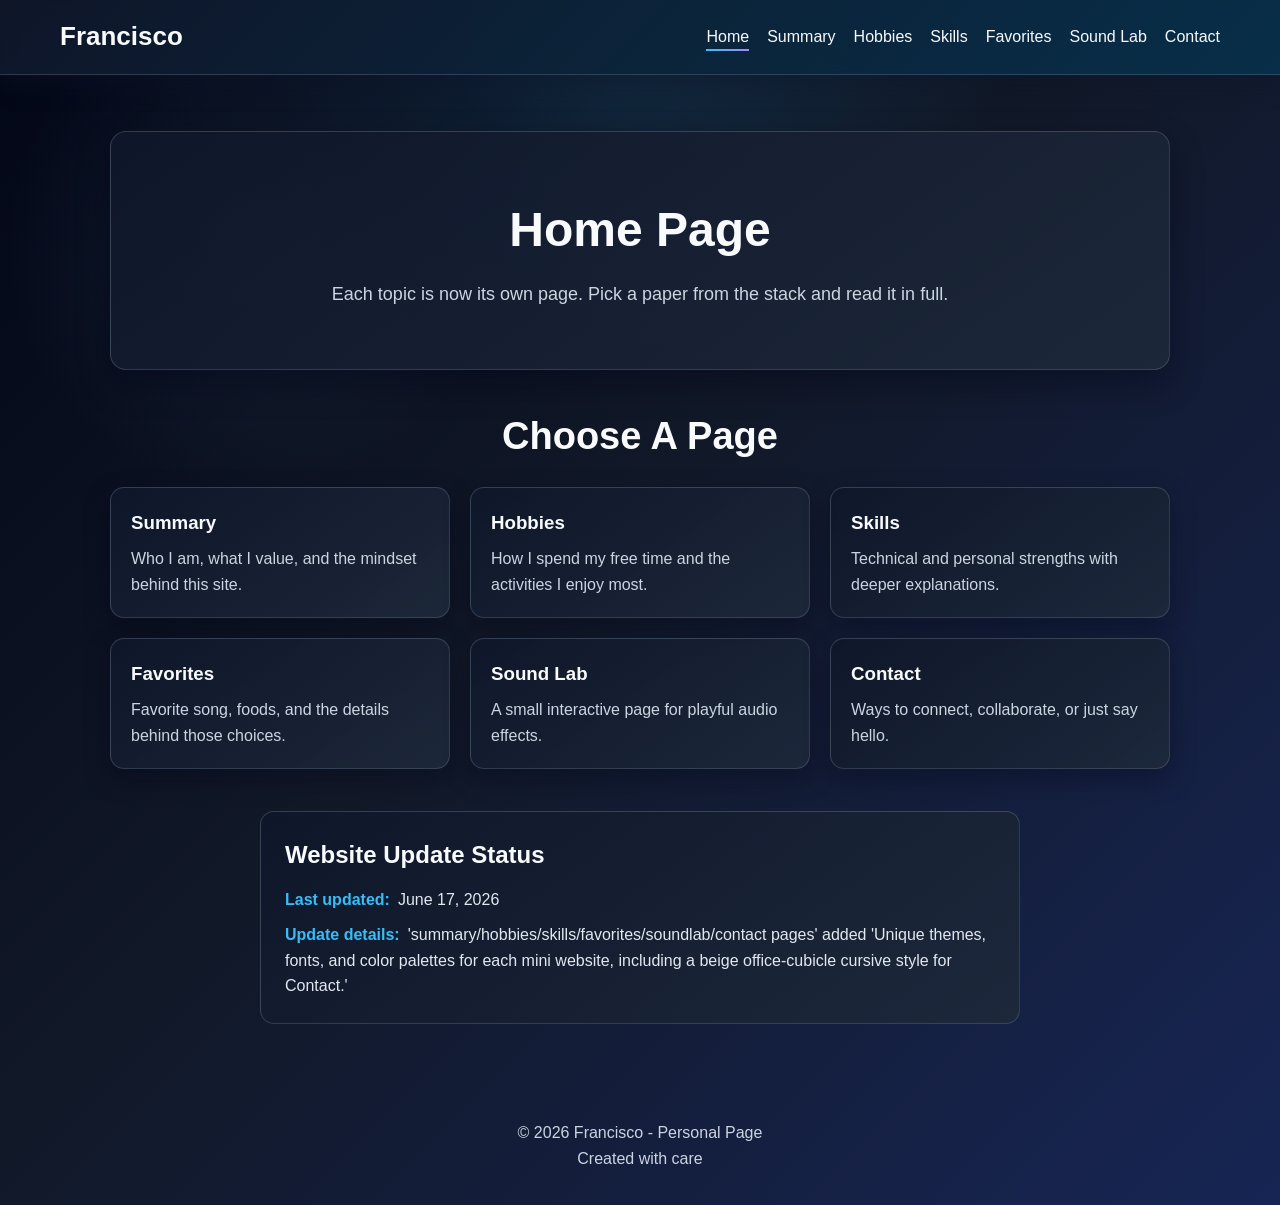
==== index.html @ 55b0009a "update on themes, making the website more enjoyable/appealing to visiters" ====
<!DOCTYPE html>
<html lang="en">
<head>
    <meta charset="UTF-8">
    <meta name="viewport" content="width=device-width, initial-scale=1.0">
    <title>Francisco - Home</title>
    <link rel="stylesheet" href="styles.css">
</head>
<body>
    <header>
        <nav>
            <h1><a href="index.html">Francisco</a></h1>
            <ul>
                <li><a class="active" href="index.html">Home</a></li>
                <li><a href="summary.html">Summary</a></li>
                <li><a href="hobbies.html">Hobbies</a></li>
                <li><a href="skills.html">Skills</a></li>
                <li><a href="favorites.html">Favorites</a></li>
                <li><a href="soundlab.html">Sound Lab</a></li>
                <li><a href="contact.html">Contact</a></li>
            </ul>
        </nav>
    </header>

    <main class="page-wrap">
        <section class="hero">
            <h2>Home Page</h2>
            <p>Each topic is now its own page. Pick a paper from the stack and read it in full.</p>
        </section>

        <section>
            <h2 class="section-title">Choose A Page</h2>
            <div class="paper-stack-grid">
                <a class="paper-link" href="summary.html">
                    <h3>Summary</h3>
                    <p>Who I am, what I value, and the mindset behind this site.</p>
                </a>
                <a class="paper-link" href="hobbies.html">
                    <h3>Hobbies</h3>
                    <p>How I spend my free time and the activities I enjoy most.</p>
                </a>
                <a class="paper-link" href="skills.html">
                    <h3>Skills</h3>
                    <p>Technical and personal strengths with deeper explanations.</p>
                </a>
                <a class="paper-link" href="favorites.html">
                    <h3>Favorites</h3>
                    <p>Favorite song, foods, and the details behind those choices.</p>
                </a>
                <a class="paper-link" href="soundlab.html">
                    <h3>Sound Lab</h3>
                    <p>A small interactive page for playful audio effects.</p>
                </a>
                <a class="paper-link" href="contact.html">
                    <h3>Contact</h3>
                    <p>Ways to connect, collaborate, or just say hello.</p>
                </a>
            </div>
        </section>

        <section>
            <div class="update-card">
                <h3>Website Update Status</h3>
                <p class="update-row"><span class="update-label">Last updated:</span><time id="lastUpdatedDate" datetime=""></time></p>
                <p class="update-row" style="margin-bottom: 0;"><span class="update-label">Update details:</span><span id="lastUpdatedDescription"></span></p>
            </div>
        </section>
    </main>

    <footer>
        <p>&copy; 2026 Francisco - Personal Page</p>
        <p>Created with care</p>
    </footer>

    <script>
        (function () {
            const latestUpdate = {
                date: '2026-06-17',
                page: 'summary, hobbies, skills, favorites, soundlab, contact',
                description: "'summary/hobbies/skills/favorites/soundlab/contact pages' added 'Unique themes, fonts, and color palettes for each mini website, including a beige office-cubicle cursive style for Contact.'"
            };

            const lastUpdatedDate = document.getElementById('lastUpdatedDate');
            const lastUpdatedDescription = document.getElementById('lastUpdatedDescription');

            function renderUpdateMeta() {
                if (!lastUpdatedDate || !lastUpdatedDescription) return;

                const parsedDate = new Date(latestUpdate.date + 'T00:00:00');
                const formattedDate = Number.isNaN(parsedDate.getTime())
                    ? latestUpdate.date
                    : parsedDate.toLocaleDateString('en-US', {
                        year: 'numeric',
                        month: 'long',
                        day: 'numeric'
                    });

                lastUpdatedDate.setAttribute('datetime', latestUpdate.date);
                lastUpdatedDate.textContent = formattedDate;
                lastUpdatedDescription.textContent = latestUpdate.description;
            }

            renderUpdateMeta();
        })();
    </script>
</body>
</html>
---- styles.css ----
* {
    margin: 0;
    padding: 0;
    box-sizing: border-box;
}

:root {
    --bg-1: #020617;
    --bg-2: #111827;
    --bg-3: #172554;
    --header-a: rgba(15, 23, 42, 0.96);
    --header-b: rgba(8, 47, 73, 0.98);
    --card-1: rgba(15, 23, 42, 0.95);
    --card-2: rgba(30, 41, 59, 0.9);
    --text-main: #f8fafc;
    --text-soft: #cbd5e1;
    --accent-a: #38bdf8;
    --accent-b: #a78bfa;
    --border-soft: rgba(148, 163, 184, 0.25);
}

body {
    font-family: "Segoe UI", Tahoma, Geneva, Verdana, sans-serif;
    line-height: 1.6;
    color: var(--text-main);
    background:
        radial-gradient(circle at top, rgba(56, 189, 248, 0.15), transparent 28%),
        radial-gradient(circle at 20% 20%, rgba(125, 211, 252, 0.08), transparent 18%),
        linear-gradient(135deg, var(--bg-1) 0%, var(--bg-2) 45%, var(--bg-3) 100%);
    min-height: 100vh;
}

header {
    position: sticky;
    top: 0;
    z-index: 100;
    background: linear-gradient(135deg, var(--header-a), var(--header-b));
    border-bottom: 1px solid var(--border-soft);
    box-shadow: 0 8px 24px rgba(15, 23, 42, 0.45);
    backdrop-filter: blur(10px);
}

nav {
    max-width: 1200px;
    margin: 0 auto;
    padding: 16px 20px;
    display: flex;
    align-items: center;
    justify-content: space-between;
    gap: 18px;
}

nav h1 a {
    color: var(--text-main);
    text-decoration: none;
    font-size: 26px;
}

nav ul {
    list-style: none;
    display: flex;
    gap: 18px;
    flex-wrap: wrap;
    justify-content: flex-end;
}

nav a {
    color: var(--text-main);
    text-decoration: none;
    padding: 6px 0;
    position: relative;
}

nav a::after {
    content: "";
    position: absolute;
    left: 0;
    bottom: 0;
    width: 0;
    height: 2px;
    background: linear-gradient(90deg, var(--accent-a), var(--accent-b));
    transition: width 0.25s ease;
}

nav a:hover::after,
nav a.active::after {
    width: 100%;
}

.page-wrap {
    max-width: 1100px;
    margin: 0 auto;
    padding: 56px 20px 72px;
}

.hero {
    text-align: center;
    padding: 60px 20px;
    border: 1px solid var(--border-soft);
    border-radius: 16px;
    background: linear-gradient(145deg, var(--card-1), var(--card-2));
    box-shadow: 0 14px 32px rgba(2, 6, 23, 0.4);
    margin-bottom: 36px;
}

.hero h2 {
    font-size: clamp(28px, 5vw, 48px);
    margin-bottom: 12px;
}

.hero p {
    color: var(--text-soft);
    font-size: 18px;
}

.section-title {
    font-size: clamp(28px, 4vw, 38px);
    margin-bottom: 20px;
    text-align: center;
}

.paper-stack-grid {
    display: grid;
    grid-template-columns: repeat(3, minmax(0, 1fr));
    gap: 20px;
    margin-bottom: 42px;
}

.paper-link {
    text-decoration: none;
    color: var(--text-main);
    background: linear-gradient(145deg, var(--card-1), var(--card-2));
    border: 1px solid var(--border-soft);
    border-radius: 14px;
    padding: 20px;
    box-shadow: 0 10px 26px rgba(2, 6, 23, 0.35);
    transition: transform 0.2s ease, box-shadow 0.2s ease;
}

.paper-link:hover {
    transform: translateY(-6px);
    box-shadow: 0 16px 34px rgba(56, 189, 248, 0.25);
}

.paper-link h3 {
    margin-bottom: 8px;
}

.paper-link p {
    color: var(--text-soft);
}

.paper {
    border: 1px solid var(--border-soft);
    border-radius: 14px;
    padding: 28px;
    background: linear-gradient(145deg, var(--card-1), var(--card-2));
    box-shadow: 0 10px 26px rgba(2, 6, 23, 0.35);
}

.paper p {
    color: var(--text-soft);
    font-size: 18px;
}

.update-card {
    max-width: 760px;
    margin: 0 auto;
    border: 1px solid var(--border-soft);
    border-radius: 14px;
    padding: 24px;
    background: linear-gradient(145deg, rgba(15, 23, 42, 0.95), rgba(30, 41, 59, 0.92));
}

.update-card h3 {
    margin-bottom: 12px;
    font-size: 24px;
}

.update-row {
    margin-bottom: 10px;
    color: #e2e8f0;
}

.update-label {
    color: var(--accent-a);
    font-weight: 700;
    margin-right: 8px;
}

.grid {
    display: grid;
    grid-template-columns: repeat(2, minmax(0, 1fr));
    gap: 20px;
}

.card {
    border: 1px solid var(--border-soft);
    border-radius: 12px;
    padding: 20px;
    background: rgba(15, 23, 42, 0.78);
}

.card h3 {
    margin-bottom: 10px;
}

.card ul {
    list-style: none;
    color: var(--text-soft);
    line-height: 2;
}

.card img {
    margin-top: 12px;
    width: 100%;
    height: 180px;
    object-fit: cover;
    border-radius: 10px;
}

.sound-board {
    display: grid;
    grid-template-columns: repeat(4, minmax(0, 1fr));
    gap: 16px;
    margin-top: 20px;
}

.sound-btn {
    border: none;
    border-radius: 12px;
    padding: 14px;
    color: #fff;
    font-weight: 700;
    font-size: 16px;
    cursor: pointer;
    transition: transform 0.2s ease, filter 0.2s ease;
}

.sound-btn:hover {
    transform: translateY(-4px);
    filter: brightness(1.1);
}

.contact-grid {
    display: grid;
    grid-template-columns: repeat(3, minmax(0, 1fr));
    gap: 16px;
    margin-top: 18px;
}

.contact-link {
    display: flex;
    align-items: center;
    justify-content: center;
    min-height: 90px;
    text-decoration: none;
    color: #fff;
    border-radius: 12px;
    font-weight: 700;
}

footer {
    text-align: center;
    color: var(--text-soft);
    padding: 24px 12px 34px;
}

body.theme-summary {
    --bg-1: #1f2937;
    --bg-2: #334155;
    --bg-3: #475569;
    --header-a: rgba(30, 41, 59, 0.94);
    --header-b: rgba(71, 85, 105, 0.96);
    --card-1: rgba(51, 65, 85, 0.92);
    --card-2: rgba(71, 85, 105, 0.88);
    --accent-a: #fcd34d;
    --accent-b: #f59e0b;
    font-family: Georgia, "Times New Roman", serif;
}

body.theme-hobbies {
    --bg-1: #0f172a;
    --bg-2: #1d4ed8;
    --bg-3: #0ea5e9;
    --header-a: rgba(30, 64, 175, 0.94);
    --header-b: rgba(14, 165, 233, 0.95);
    --card-1: rgba(30, 58, 138, 0.9);
    --card-2: rgba(14, 116, 144, 0.88);
    --accent-a: #fef08a;
    --accent-b: #f97316;
    font-family: "Comic Sans MS", "Trebuchet MS", sans-serif;
}

body.theme-skills {
    --bg-1: #111827;
    --bg-2: #1f2937;
    --bg-3: #374151;
    --header-a: rgba(17, 24, 39, 0.95);
    --header-b: rgba(31, 41, 55, 0.97);
    --card-1: rgba(31, 41, 55, 0.94);
    --card-2: rgba(55, 65, 81, 0.92);
    --accent-a: #34d399;
    --accent-b: #22d3ee;
    font-family: "Lucida Console", "Courier New", monospace;
}

body.theme-favorites {
    --bg-1: #3f0d12;
    --bg-2: #7f1d1d;
    --bg-3: #be123c;
    --header-a: rgba(127, 29, 29, 0.94);
    --header-b: rgba(190, 24, 93, 0.94);
    --card-1: rgba(127, 29, 29, 0.9);
    --card-2: rgba(136, 19, 55, 0.88);
    --accent-a: #fda4af;
    --accent-b: #fecdd3;
    font-family: "Palatino Linotype", "Book Antiqua", Palatino, serif;
}

body.theme-soundlab {
    --bg-1: #020617;
    --bg-2: #312e81;
    --bg-3: #0f766e;
    --header-a: rgba(49, 46, 129, 0.95);
    --header-b: rgba(15, 118, 110, 0.95);
    --card-1: rgba(30, 27, 75, 0.9);
    --card-2: rgba(15, 118, 110, 0.84);
    --accent-a: #22d3ee;
    --accent-b: #a78bfa;
    font-family: "Trebuchet MS", "Franklin Gothic Medium", Arial, sans-serif;
}

body.theme-soundlab .paper {
    box-shadow: 0 0 26px rgba(34, 211, 238, 0.3), 0 0 8px rgba(167, 139, 250, 0.28);
}

body.theme-contact {
    --header-a: rgba(207, 191, 160, 0.98);
    --header-b: rgba(196, 178, 142, 0.98);
    --card-1: rgba(248, 238, 214, 0.95);
    --card-2: rgba(240, 229, 202, 0.92);
    --text-main: #3a2d1d;
    --text-soft: #5f4c35;
    --accent-a: #7b5a3c;
    --accent-b: #a67c52;
    --border-soft: rgba(121, 95, 61, 0.35);
    font-family: "Brush Script MT", "Lucida Handwriting", cursive;
    background:
        linear-gradient(90deg, rgba(185, 167, 136, 0.22) 0 2px, transparent 2px 120px),
        linear-gradient(rgba(181, 162, 130, 0.18) 0 2px, transparent 2px 120px),
        linear-gradient(135deg, #f3e7cd 0%, #e8d7b7 55%, #dcc69f 100%);
}

body.theme-contact header {
    box-shadow: 0 6px 16px rgba(99, 73, 42, 0.25);
}

body.theme-contact .paper,
body.theme-contact .card {
    border-style: dashed;
}

body.theme-contact .contact-link {
    color: #3a2d1d;
    border: 1px solid rgba(121, 95, 61, 0.45);
}

@media (max-width: 960px) {
    .paper-stack-grid {
        grid-template-columns: repeat(2, minmax(0, 1fr));
    }

    .sound-board {
        grid-template-columns: repeat(2, minmax(0, 1fr));
    }
}

@media (max-width: 680px) {
    nav {
        flex-direction: column;
        align-items: flex-start;
    }

    .paper-stack-grid,
    .grid,
    .contact-grid,
    .sound-board {
        grid-template-columns: 1fr;
    }
}
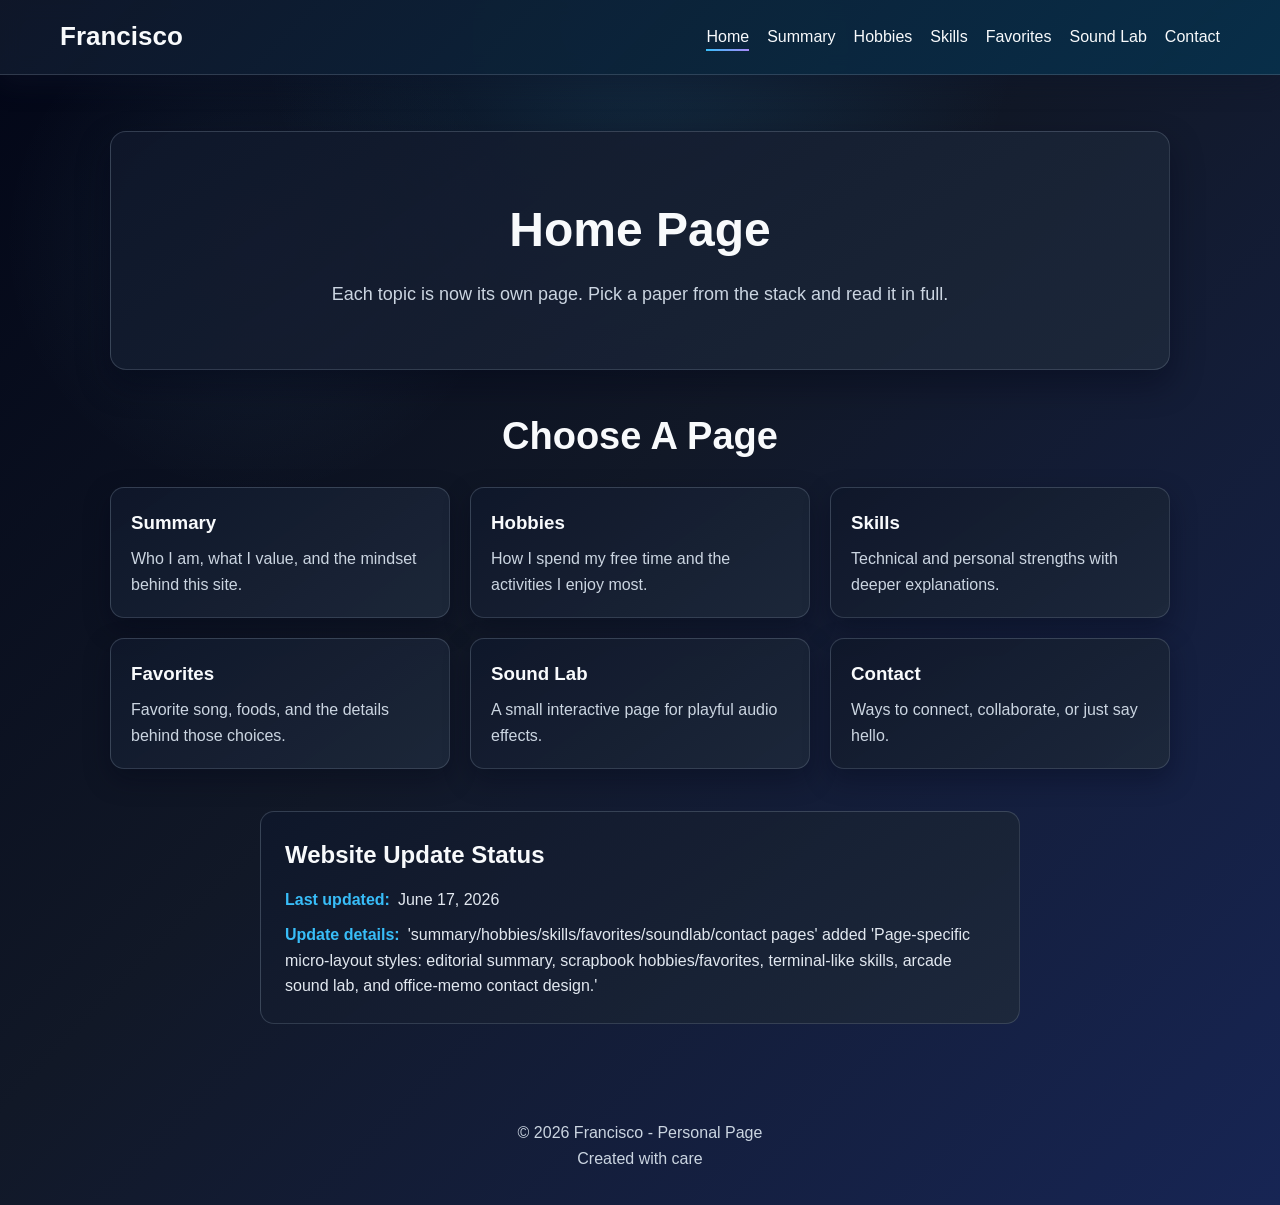
==== commit 67621f23: "second pass" ====
--- a/index.html
+++ b/index.html
@@ -77,7 +77,7 @@
             const latestUpdate = {
                 date: '2026-06-17',
                 page: 'summary, hobbies, skills, favorites, soundlab, contact',
-                description: "'summary/hobbies/skills/favorites/soundlab/contact pages' added 'Unique themes, fonts, and color palettes for each mini website, including a beige office-cubicle cursive style for Contact.'"
+                description: "'summary/hobbies/skills/favorites/soundlab/contact pages' added 'Page-specific micro-layout styles: editorial summary, scrapbook hobbies/favorites, terminal-like skills, arcade sound lab, and office-memo contact design.'"
             };
 
             const lastUpdatedDate = document.getElementById('lastUpdatedDate');
--- a/styles.css
+++ b/styles.css
@@ -366,6 +366,228 @@
     border: 1px solid rgba(121, 95, 61, 0.45);
 }
 
+body.theme-summary .page-wrap {
+    max-width: 900px;
+}
+
+body.theme-summary .section-title {
+    letter-spacing: 0.08em;
+    text-transform: uppercase;
+}
+
+body.theme-summary .paper {
+    position: relative;
+    border-radius: 2px;
+    box-shadow: 0 18px 30px rgba(15, 23, 42, 0.28);
+    padding-top: 44px;
+}
+
+body.theme-summary .paper::before {
+    content: "Personal Notes";
+    position: absolute;
+    top: 12px;
+    left: 22px;
+    font-size: 13px;
+    letter-spacing: 0.14em;
+    color: #fef3c7;
+}
+
+body.theme-summary .paper p:first-child::first-letter {
+    font-size: 56px;
+    line-height: 0.8;
+    float: left;
+    margin-right: 8px;
+    color: #fde68a;
+}
+
+body.theme-hobbies .grid {
+    gap: 26px;
+}
+
+body.theme-hobbies .card {
+    border-radius: 24px;
+    border-width: 2px;
+    position: relative;
+    overflow: hidden;
+}
+
+body.theme-hobbies .card:nth-child(odd) {
+    transform: rotate(-1.1deg);
+}
+
+body.theme-hobbies .card:nth-child(even) {
+    transform: rotate(1.1deg);
+}
+
+body.theme-hobbies .card::before {
+    content: "";
+    position: absolute;
+    top: -12px;
+    right: 18px;
+    width: 54px;
+    height: 20px;
+    background: rgba(254, 240, 138, 0.72);
+    border-radius: 2px;
+    box-shadow: 0 2px 8px rgba(15, 23, 42, 0.2);
+}
+
+body.theme-hobbies .card h3 {
+    color: #fef08a;
+}
+
+body.theme-skills .paper {
+    background:
+        linear-gradient(rgba(255, 255, 255, 0.03) 1px, transparent 1px),
+        linear-gradient(90deg, rgba(255, 255, 255, 0.03) 1px, transparent 1px),
+        linear-gradient(145deg, var(--card-1), var(--card-2));
+    background-size: 24px 24px, 24px 24px, auto;
+}
+
+body.theme-skills .grid {
+    grid-template-columns: 1fr;
+    gap: 14px;
+    counter-reset: skill-row;
+}
+
+body.theme-skills .card {
+    position: relative;
+    border-left: 4px solid #34d399;
+    padding-left: 70px;
+}
+
+body.theme-skills .card::before {
+    counter-increment: skill-row;
+    content: "SKILL " counter(skill-row, decimal-leading-zero);
+    position: absolute;
+    left: 18px;
+    top: 18px;
+    font-size: 11px;
+    letter-spacing: 0.1em;
+    color: #67e8f9;
+}
+
+body.theme-favorites .grid {
+    grid-template-columns: 1.25fr 0.75fr;
+    align-items: start;
+}
+
+body.theme-favorites .card {
+    border-radius: 8px;
+    border-width: 2px;
+    box-shadow: 0 14px 26px rgba(63, 13, 18, 0.45);
+    position: relative;
+}
+
+body.theme-favorites .card:nth-child(1) {
+    transform: rotate(-1deg);
+}
+
+body.theme-favorites .card:nth-child(2) {
+    transform: rotate(1deg);
+}
+
+body.theme-favorites .card::after {
+    content: "";
+    position: absolute;
+    top: -10px;
+    left: 50%;
+    transform: translateX(-50%);
+    width: 60px;
+    height: 16px;
+    background: rgba(254, 226, 226, 0.72);
+    border-radius: 2px;
+}
+
+body.theme-soundlab .paper {
+    position: relative;
+    overflow: hidden;
+}
+
+body.theme-soundlab .paper::before {
+    content: "";
+    position: absolute;
+    inset: -120% -40%;
+    background: conic-gradient(from 0deg, rgba(34, 211, 238, 0.24), rgba(167, 139, 250, 0.2), rgba(45, 212, 191, 0.24), rgba(34, 211, 238, 0.24));
+    animation: spinGlow 14s linear infinite;
+    z-index: 0;
+}
+
+body.theme-soundlab .paper > * {
+    position: relative;
+    z-index: 1;
+}
+
+body.theme-soundlab .sound-board {
+    grid-template-columns: repeat(2, minmax(0, 1fr));
+    gap: 18px;
+}
+
+body.theme-soundlab .sound-btn {
+    min-height: 84px;
+    border: 1px solid rgba(224, 242, 254, 0.28);
+    box-shadow: 0 12px 24px rgba(2, 6, 23, 0.5);
+}
+
+body.theme-contact .paper {
+    position: relative;
+    border-radius: 6px;
+    padding-top: 40px;
+    background:
+        linear-gradient(180deg, rgba(165, 140, 99, 0.14) 0 36px, transparent 36px),
+        linear-gradient(145deg, var(--card-1), var(--card-2));
+}
+
+body.theme-contact .paper::before {
+    content: "Office Memo";
+    position: absolute;
+    top: 10px;
+    left: 18px;
+    font-size: 20px;
+    color: #6b4b2a;
+}
+
+body.theme-contact .contact-grid {
+    gap: 20px;
+}
+
+body.theme-contact .contact-link {
+    min-height: 110px;
+    border-radius: 4px;
+    box-shadow: 0 8px 16px rgba(92, 67, 39, 0.22);
+    position: relative;
+    transform: rotate(-0.8deg);
+}
+
+body.theme-contact .contact-link:nth-child(2) {
+    transform: rotate(0.8deg);
+}
+
+body.theme-contact .contact-link:nth-child(3) {
+    transform: rotate(-0.3deg);
+}
+
+body.theme-contact .contact-link::before {
+    content: "";
+    position: absolute;
+    top: -10px;
+    left: 50%;
+    transform: translateX(-50%);
+    width: 52px;
+    height: 14px;
+    background: rgba(255, 244, 214, 0.92);
+    border: 1px solid rgba(121, 95, 61, 0.28);
+}
+
+@keyframes spinGlow {
+    from {
+        transform: rotate(0deg);
+    }
+
+    to {
+        transform: rotate(360deg);
+    }
+}
+
 @media (max-width: 960px) {
     .paper-stack-grid {
         grid-template-columns: repeat(2, minmax(0, 1fr));
@@ -373,6 +595,10 @@
 
     .sound-board {
         grid-template-columns: repeat(2, minmax(0, 1fr));
+    }
+
+    body.theme-favorites .grid {
+        grid-template-columns: 1fr;
     }
 }
 
@@ -388,4 +614,24 @@
     .sound-board {
         grid-template-columns: 1fr;
     }
-}
+
+    body.theme-hobbies .card:nth-child(odd),
+    body.theme-hobbies .card:nth-child(even),
+    body.theme-favorites .card:nth-child(1),
+    body.theme-favorites .card:nth-child(2),
+    body.theme-contact .contact-link,
+    body.theme-contact .contact-link:nth-child(2),
+    body.theme-contact .contact-link:nth-child(3) {
+        transform: none;
+    }
+
+    body.theme-skills .card {
+        padding-left: 20px;
+        padding-top: 40px;
+    }
+
+    body.theme-skills .card::before {
+        left: 20px;
+        top: 12px;
+    }
+}
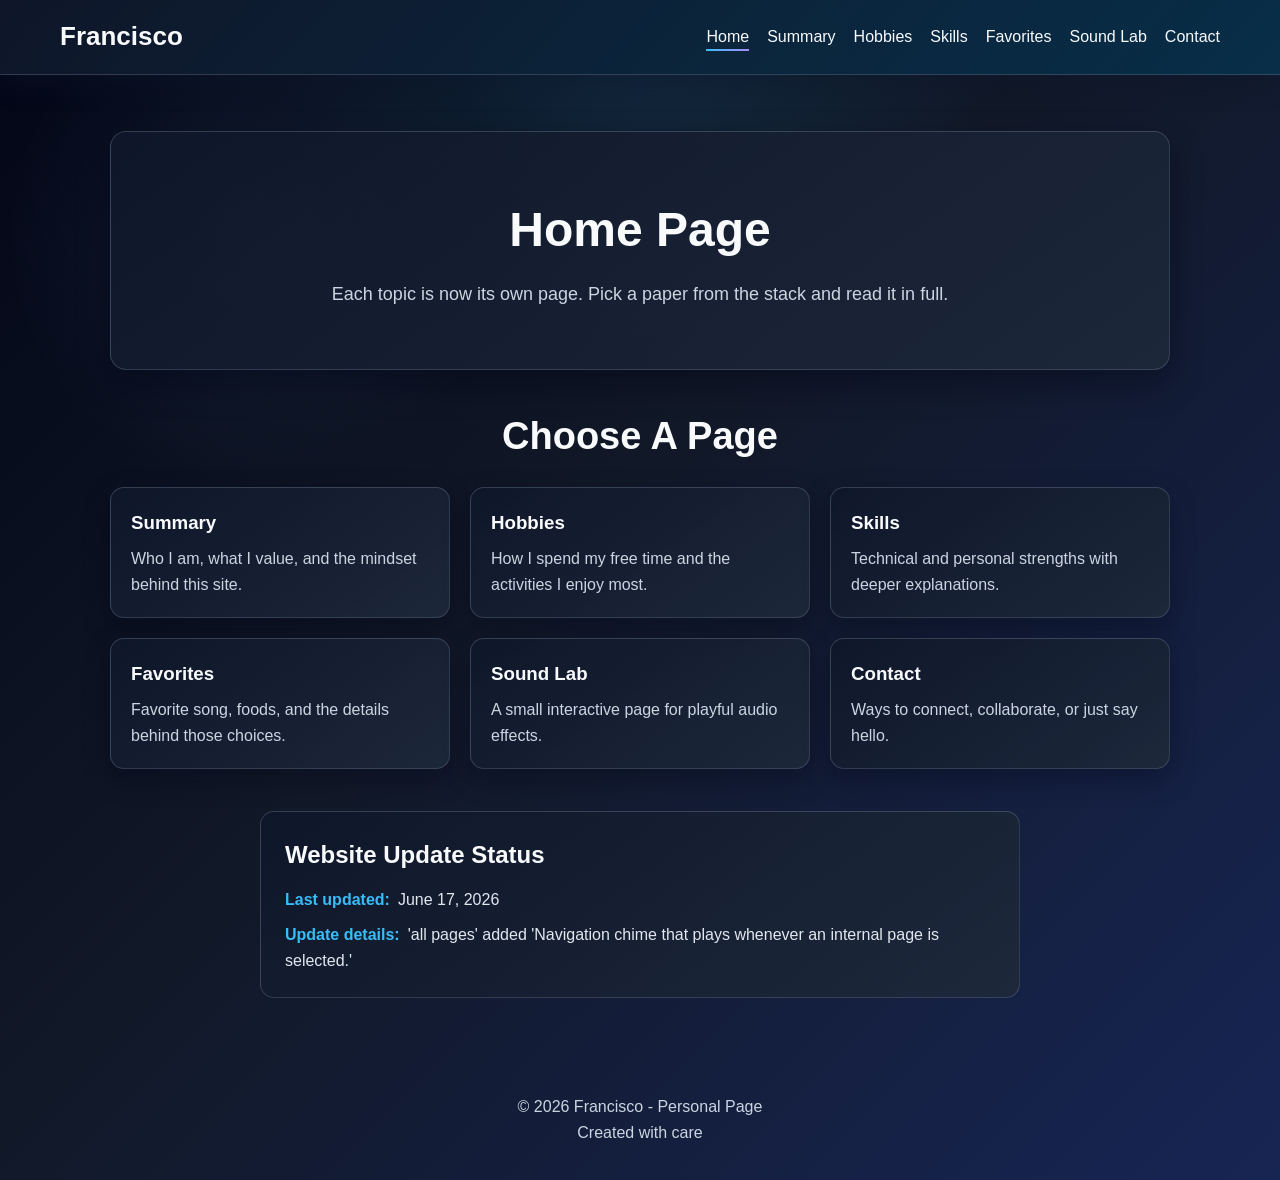
==== commit 34e5c5e7: "included a chime whenever a page is opened" ====
--- a/index.html
+++ b/index.html
@@ -77,7 +77,7 @@
             const latestUpdate = {
                 date: '2026-06-17',
                 page: 'summary, hobbies, skills, favorites, soundlab, contact',
-                description: "'summary/hobbies/skills/favorites/soundlab/contact pages' added 'Page-specific micro-layout styles: editorial summary, scrapbook hobbies/favorites, terminal-like skills, arcade sound lab, and office-memo contact design.'"
+                description: "'all pages' added 'Navigation chime that plays whenever an internal page is selected.'"
             };
 
             const lastUpdatedDate = document.getElementById('lastUpdatedDate');
@@ -103,5 +103,6 @@
             renderUpdateMeta();
         })();
     </script>
+    <script src="page-chime.js"></script>
 </body>
 </html>
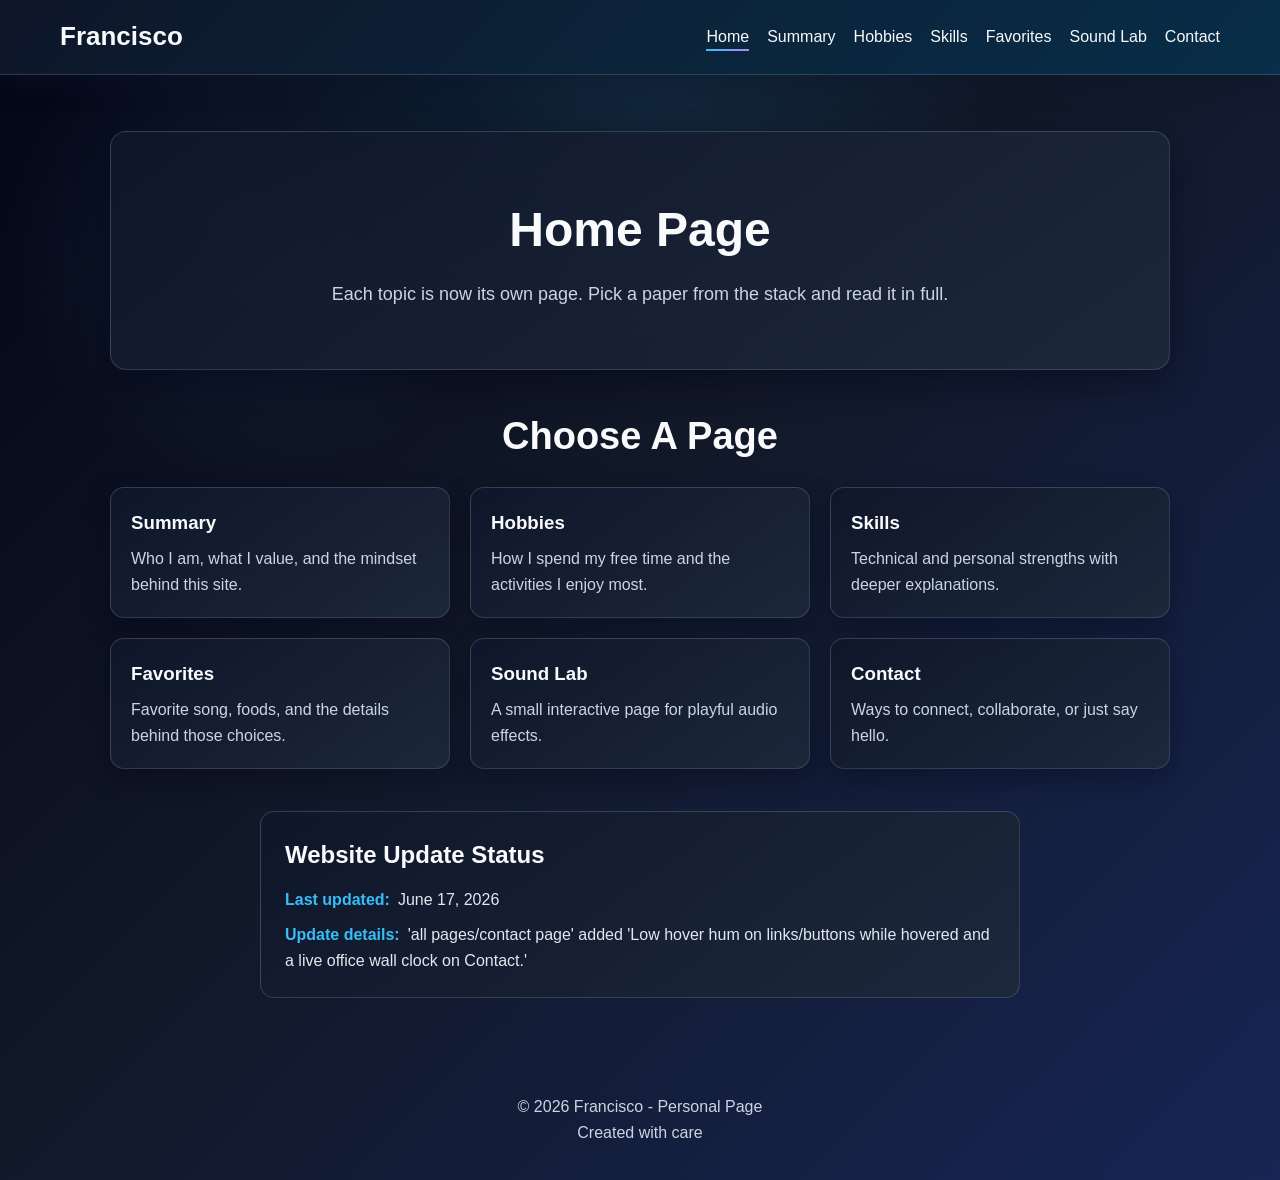
==== commit 3c7c579e: "in sounds and time" ====
--- a/index.html
+++ b/index.html
@@ -76,8 +76,8 @@
         (function () {
             const latestUpdate = {
                 date: '2026-06-17',
-                page: 'summary, hobbies, skills, favorites, soundlab, contact',
-                description: "'all pages' added 'Navigation chime that plays whenever an internal page is selected.'"
+                page: 'all pages, contact',
+                description: "'all pages/contact page' added 'Low hover hum on links/buttons while hovered and a live office wall clock on Contact.'"
             };
 
             const lastUpdatedDate = document.getElementById('lastUpdatedDate');
@@ -103,6 +103,7 @@
             renderUpdateMeta();
         })();
     </script>
+    <script src="hover-hum.js"></script>
     <script src="page-chime.js"></script>
 </body>
 </html>
--- a/styles.css
+++ b/styles.css
@@ -578,6 +578,30 @@
     border: 1px solid rgba(121, 95, 61, 0.28);
 }
 
+.contact-clock-panel {
+    margin-top: 24px;
+    border: 1px dashed rgba(121, 95, 61, 0.42);
+    border-radius: 6px;
+    background: rgba(255, 247, 229, 0.7);
+    padding: 18px;
+    text-align: center;
+}
+
+.contact-clock-panel h3 {
+    margin-bottom: 8px;
+    font-size: 30px;
+    color: #6b4b2a;
+}
+
+.contact-clock-panel time {
+    display: inline-block;
+    font-size: 40px;
+    font-weight: 700;
+    color: #4d3925;
+    letter-spacing: 0.06em;
+    font-family: "Courier New", monospace;
+}
+
 @keyframes spinGlow {
     from {
         transform: rotate(0deg);
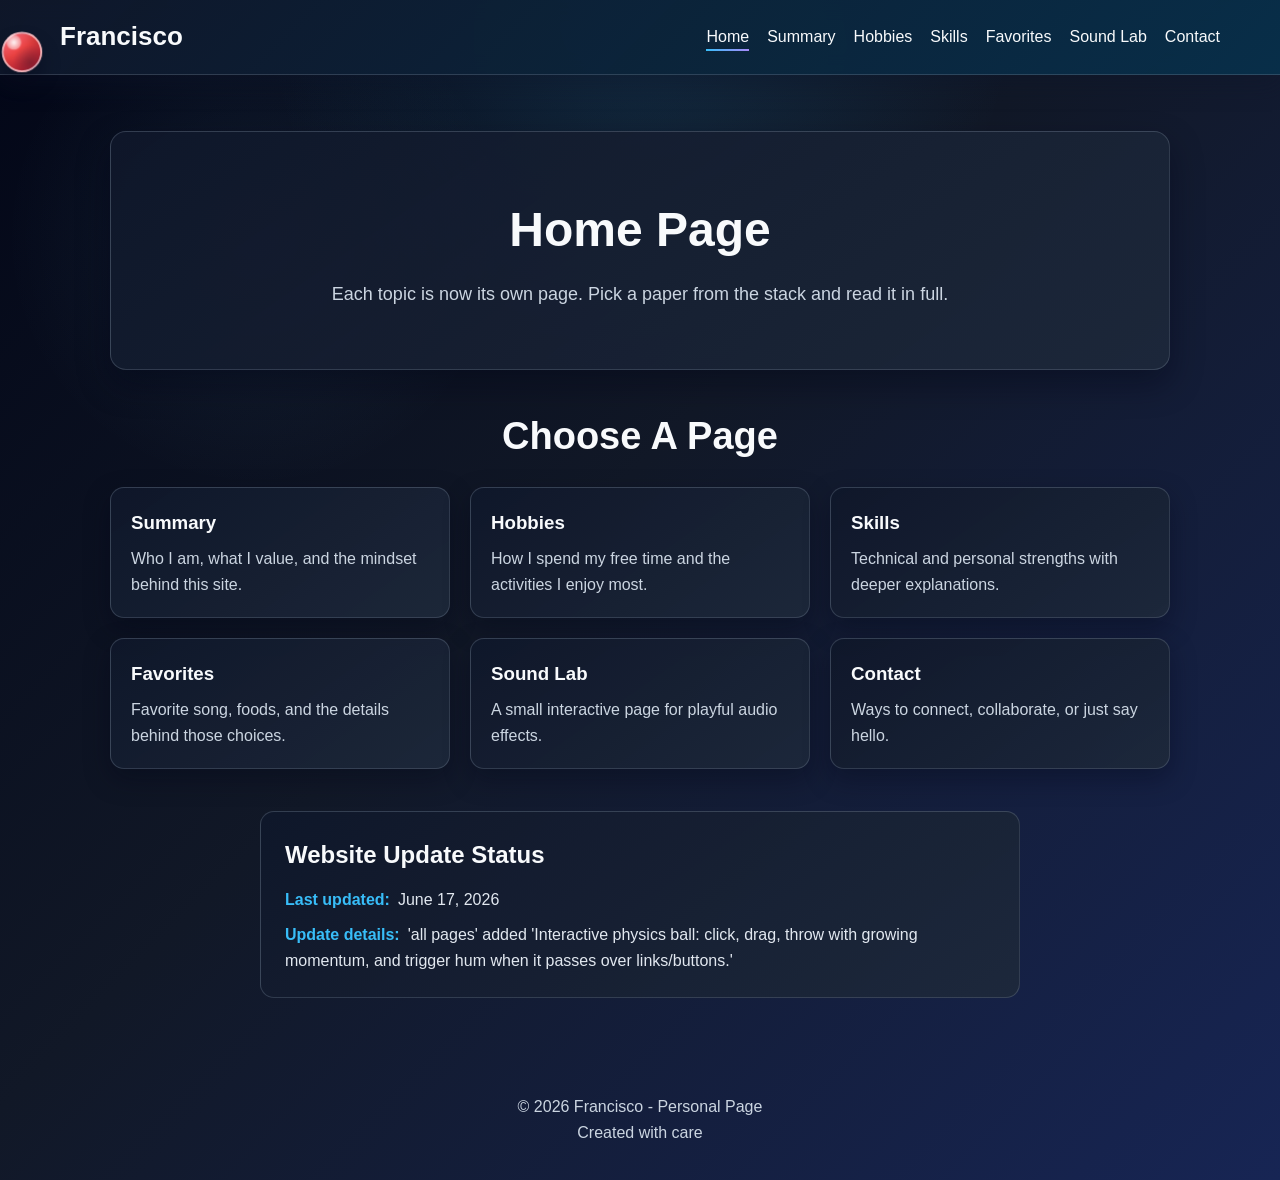
==== commit 112613d1: "ball" ====
--- a/index.html
+++ b/index.html
@@ -76,8 +76,8 @@
         (function () {
             const latestUpdate = {
                 date: '2026-06-17',
-                page: 'all pages, contact',
-                description: "'all pages/contact page' added 'Low hover hum on links/buttons while hovered and a live office wall clock on Contact.'"
+                page: 'all pages',
+                description: "'all pages' added 'Interactive physics ball: click, drag, throw with growing momentum, and trigger hum when it passes over links/buttons.'"
             };
 
             const lastUpdatedDate = document.getElementById('lastUpdatedDate');
@@ -104,6 +104,7 @@
         })();
     </script>
     <script src="hover-hum.js"></script>
+    <script src="physics-ball.js"></script>
     <script src="page-chime.js"></script>
 </body>
 </html>
--- a/styles.css
+++ b/styles.css
@@ -602,6 +602,28 @@
     font-family: "Courier New", monospace;
 }
 
+#physicsBall {
+    position: fixed;
+    width: 44px;
+    height: 44px;
+    border-radius: 50%;
+    z-index: 2500;
+    cursor: grab;
+    touch-action: none;
+    user-select: none;
+    background:
+        radial-gradient(circle at 28% 24%, rgba(255, 255, 255, 0.94), rgba(255, 255, 255, 0.4) 18%, transparent 20%),
+        radial-gradient(circle at 72% 78%, rgba(15, 23, 42, 0.35), transparent 45%),
+        linear-gradient(145deg, #fb7185 0%, #ef4444 46%, #be123c 100%);
+    border: 2px solid rgba(248, 250, 252, 0.6);
+    box-shadow: 0 12px 20px rgba(2, 6, 23, 0.35), inset -8px -8px 14px rgba(127, 29, 29, 0.35);
+    transform: scale(calc(0.92 + (var(--throw-boost, 1) - 1) * 0.12));
+}
+
+#physicsBall:active {
+    cursor: grabbing;
+}
+
 @keyframes spinGlow {
     from {
         transform: rotate(0deg);
@@ -658,4 +680,9 @@
         left: 20px;
         top: 12px;
     }
-}
+
+    #physicsBall {
+        width: 38px;
+        height: 38px;
+    }
+}
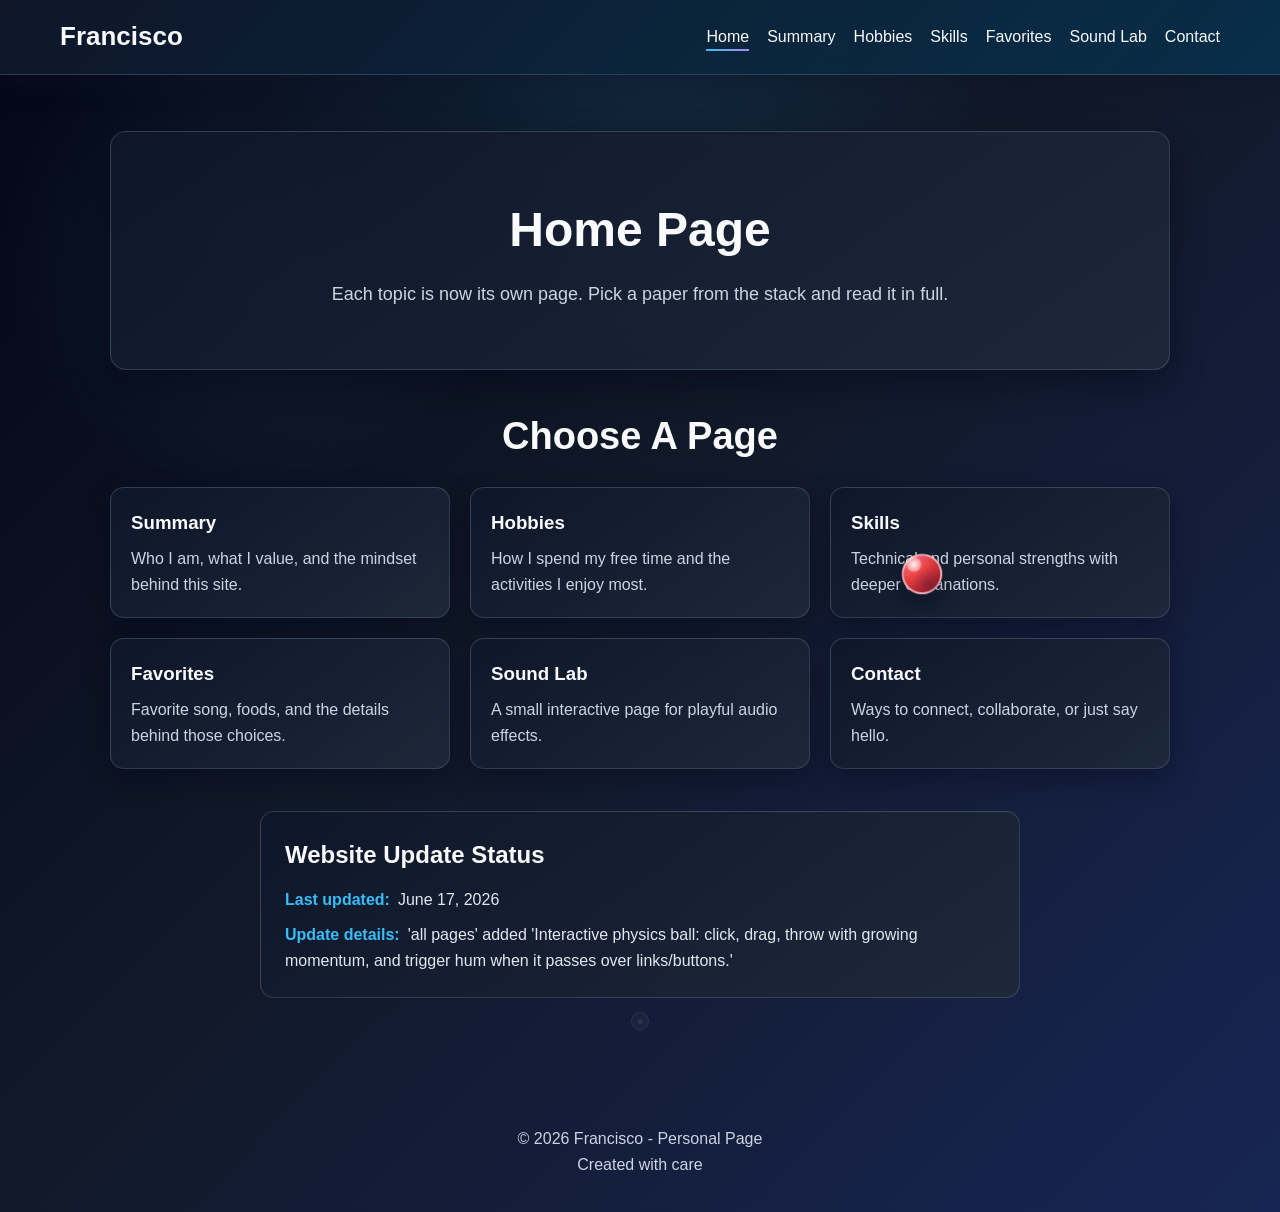
==== commit 98b32646: "secret ball game" ====
--- a/index.html
+++ b/index.html
@@ -64,6 +64,7 @@
                 <p class="update-row"><span class="update-label">Last updated:</span><time id="lastUpdatedDate" datetime=""></time></p>
                 <p class="update-row" style="margin-bottom: 0;"><span class="update-label">Update details:</span><span id="lastUpdatedDescription"></span></p>
             </div>
+            <a class="secret-door" href="secret.html" aria-label="Open secret carnival game" title="You found something hidden">●</a>
         </section>
     </main>
 
--- a/styles.css
+++ b/styles.css
@@ -170,6 +170,31 @@
     border-radius: 14px;
     padding: 24px;
     background: linear-gradient(145deg, rgba(15, 23, 42, 0.95), rgba(30, 41, 59, 0.92));
+}
+
+.secret-door {
+    display: flex;
+    align-items: center;
+    justify-content: center;
+    width: 18px;
+    height: 18px;
+    margin: 14px auto 0;
+    border-radius: 50%;
+    text-decoration: none;
+    color: rgba(248, 250, 252, 0.18);
+    background: rgba(248, 250, 252, 0.06);
+    border: 1px solid rgba(248, 250, 252, 0.2);
+    font-size: 12px;
+    opacity: 0.45;
+    transition: opacity 0.2s ease, transform 0.2s ease, box-shadow 0.2s ease;
+}
+
+.secret-door:hover,
+.secret-door:focus-visible {
+    opacity: 1;
+    transform: scale(1.15);
+    color: #fef08a;
+    box-shadow: 0 0 16px rgba(254, 240, 138, 0.6);
 }
 
 .update-card h3 {
@@ -350,6 +375,178 @@
         linear-gradient(90deg, rgba(185, 167, 136, 0.22) 0 2px, transparent 2px 120px),
         linear-gradient(rgba(181, 162, 130, 0.18) 0 2px, transparent 2px 120px),
         linear-gradient(135deg, #f3e7cd 0%, #e8d7b7 55%, #dcc69f 100%);
+}
+
+body.theme-secret {
+    --bg-1: #2f0909;
+    --bg-2: #7f1d1d;
+    --bg-3: #a16207;
+    --header-a: rgba(127, 29, 29, 0.95);
+    --header-b: rgba(161, 98, 7, 0.94);
+    --card-1: rgba(69, 10, 10, 0.86);
+    --card-2: rgba(120, 53, 15, 0.82);
+    --text-main: #fff7ed;
+    --text-soft: #fed7aa;
+    --accent-a: #facc15;
+    --accent-b: #fb7185;
+    --border-soft: rgba(251, 191, 36, 0.35);
+    font-family: "Trebuchet MS", "Verdana", sans-serif;
+    background:
+        radial-gradient(circle at 10% 18%, rgba(251, 191, 36, 0.22), transparent 22%),
+        radial-gradient(circle at 84% 12%, rgba(251, 113, 133, 0.18), transparent 22%),
+        repeating-linear-gradient(90deg, rgba(254, 215, 170, 0.08) 0 18px, rgba(251, 191, 36, 0.1) 18px 36px),
+        linear-gradient(140deg, #3f0d12 0%, #7f1d1d 44%, #a16207 100%);
+}
+
+body.theme-secret .hero {
+    border-width: 2px;
+    border-style: dashed;
+    box-shadow: 0 16px 30px rgba(69, 10, 10, 0.45);
+}
+
+.secret-score {
+    margin: 0 auto 20px;
+    max-width: 760px;
+    border: 2px dashed rgba(251, 191, 36, 0.6);
+    border-radius: 14px;
+    padding: 12px 16px;
+    background: rgba(69, 10, 10, 0.42);
+    display: flex;
+    flex-wrap: wrap;
+    justify-content: center;
+    align-items: center;
+    gap: 14px;
+}
+
+.secret-score p {
+    margin: 0;
+}
+
+.secret-score strong {
+    color: #fef08a;
+    font-size: 22px;
+}
+
+.secret-help {
+    color: #ffedd5;
+    flex-basis: 100%;
+    text-align: center;
+}
+
+.restart-round {
+    border: 1px solid rgba(254, 240, 138, 0.7);
+    border-radius: 10px;
+    background: linear-gradient(145deg, #facc15, #fb7185);
+    color: #431407;
+    font-weight: 700;
+    padding: 10px 16px;
+    cursor: pointer;
+    transition: transform 0.2s ease, filter 0.2s ease;
+}
+
+.restart-round:hover,
+.restart-round:focus-visible {
+    transform: translateY(-2px);
+    filter: brightness(1.08);
+}
+
+.target-area {
+    position: relative;
+    min-height: 56vh;
+    border: 2px solid rgba(251, 191, 36, 0.55);
+    border-radius: 18px;
+    background:
+        radial-gradient(circle at center, rgba(251, 191, 36, 0.12), transparent 55%),
+        repeating-linear-gradient(45deg, rgba(255, 237, 213, 0.06) 0 12px, rgba(254, 215, 170, 0.12) 12px 24px);
+    overflow: hidden;
+}
+
+.target-area.round-over::after {
+    content: "Round Over";
+    position: absolute;
+    inset: 0;
+    display: flex;
+    align-items: center;
+    justify-content: center;
+    font-size: clamp(30px, 6vw, 58px);
+    font-weight: 700;
+    letter-spacing: 0.08em;
+    color: rgba(255, 247, 237, 0.92);
+    background: rgba(69, 10, 10, 0.45);
+    text-shadow: 0 8px 20px rgba(0, 0, 0, 0.55);
+}
+
+.target-area::before {
+    content: "Hit The Target Carnival";
+    position: absolute;
+    top: 12px;
+    left: 50%;
+    transform: translateX(-50%);
+    letter-spacing: 0.08em;
+    font-size: 13px;
+    color: rgba(255, 247, 237, 0.8);
+}
+
+.carnival-target {
+    position: fixed;
+    border-radius: 50%;
+    border: 4px solid rgba(255, 247, 237, 0.9);
+    box-shadow: 0 10px 20px rgba(2, 6, 23, 0.35), inset 0 0 20px rgba(255, 255, 255, 0.18);
+    background:
+        radial-gradient(circle at center, rgba(255, 247, 237, 0.95) 0 10%, rgba(251, 113, 133, 0.85) 10% 30%, rgba(250, 204, 21, 0.85) 30% 56%, rgba(248, 113, 113, 0.9) 56% 100%);
+    pointer-events: none;
+    animation: targetBounce 1.2s ease-in-out infinite;
+}
+
+.carnival-target.hit {
+    animation: targetPop 220ms ease-out forwards;
+}
+
+.confetti-piece {
+    position: fixed;
+    top: -20px;
+    z-index: 2700;
+    border-radius: 2px;
+    pointer-events: none;
+    opacity: 0.95;
+    transform-origin: center;
+    animation-name: confettiFall;
+    animation-timing-function: cubic-bezier(0.17, 0.67, 0.4, 1);
+    animation-fill-mode: forwards;
+}
+
+@keyframes targetBounce {
+    0%,
+    100% {
+        transform: translateY(0);
+    }
+
+    50% {
+        transform: translateY(-8px);
+    }
+}
+
+@keyframes targetPop {
+    from {
+        transform: scale(1);
+        opacity: 1;
+    }
+
+    to {
+        transform: scale(1.5);
+        opacity: 0;
+    }
+}
+
+@keyframes confettiFall {
+    0% {
+        transform: translate3d(0, -10px, 0) rotate(0deg);
+    }
+
+    100% {
+        transform: translate3d(var(--confetti-drift, 0px), 110vh, 0) rotate(720deg);
+        opacity: 0.8;
+    }
 }
 
 body.theme-contact header {
@@ -685,4 +882,13 @@
         width: 38px;
         height: 38px;
     }
-}
+
+    .secret-score {
+        flex-direction: column;
+        align-items: flex-start;
+    }
+
+    .target-area {
+        min-height: 62vh;
+    }
+}
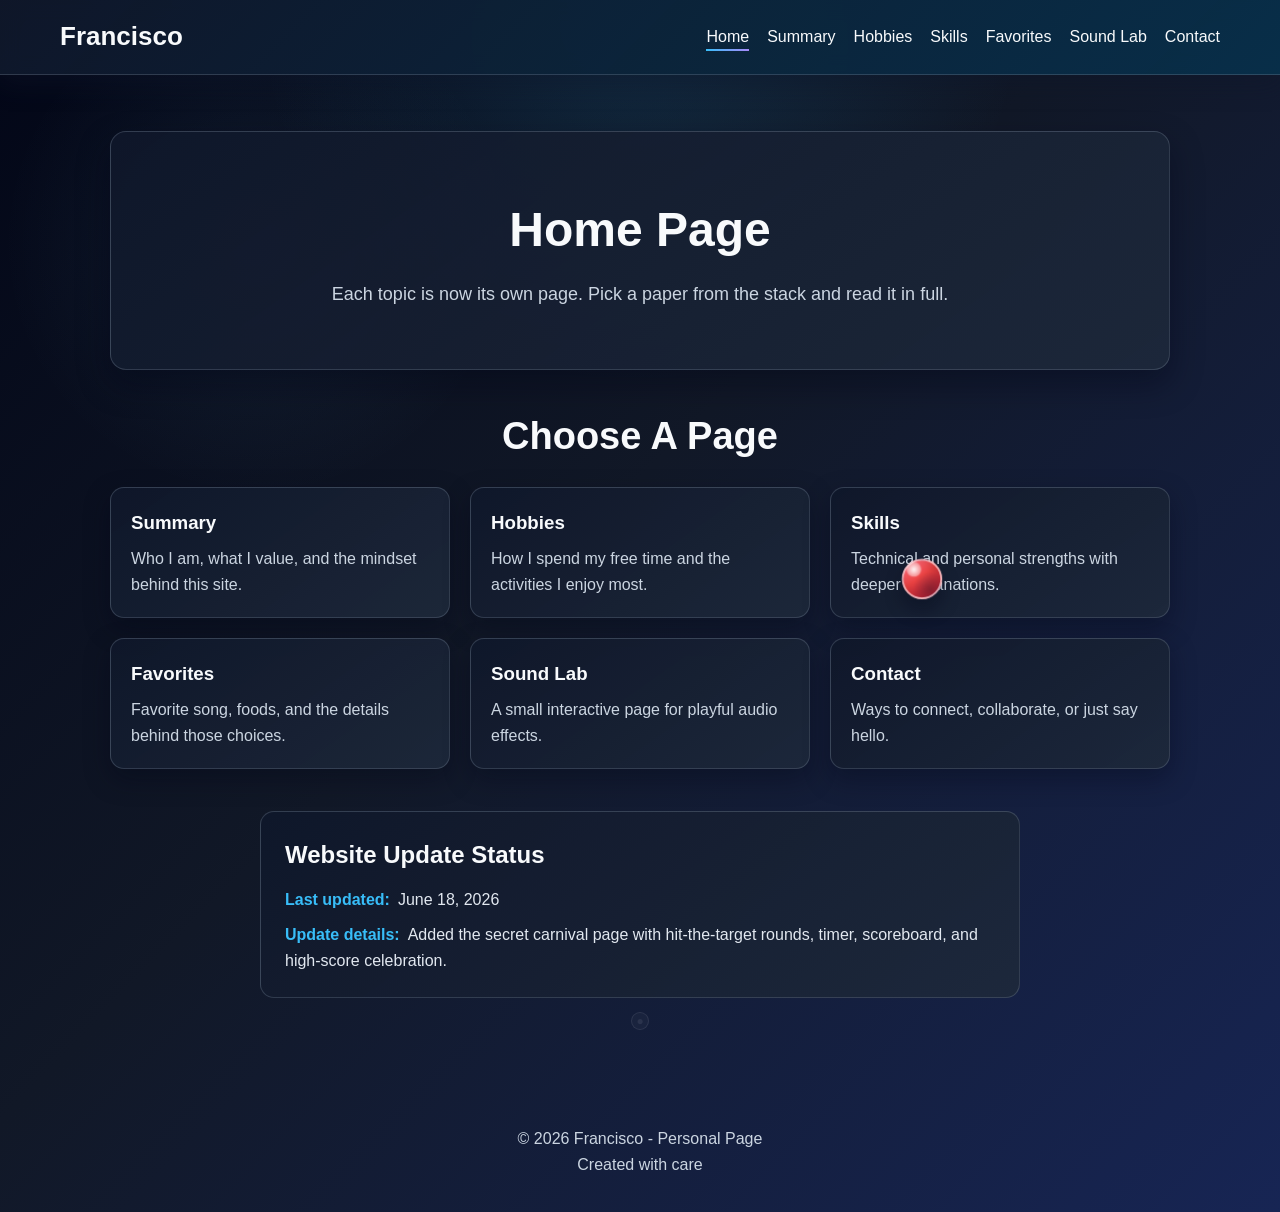
==== commit 6ccfce8c: "fixed website status updater thingy" ====
--- a/index.html
+++ b/index.html
@@ -76,29 +76,41 @@
     <script>
         (function () {
             const latestUpdate = {
-                date: '2026-06-17',
-                page: 'all pages',
-                description: "'all pages' added 'Interactive physics ball: click, drag, throw with growing momentum, and trigger hum when it passes over links/buttons.'"
+                date: '2026-06-18',
+                description: 'Added the secret carnival page with hit-the-target rounds, timer, scoreboard, and high-score celebration.'
             };
 
             const lastUpdatedDate = document.getElementById('lastUpdatedDate');
             const lastUpdatedDescription = document.getElementById('lastUpdatedDescription');
 
+            function getFallbackDate() {
+                const modified = new Date(document.lastModified);
+                return Number.isNaN(modified.getTime())
+                    ? new Date()
+                    : modified;
+            }
+
+            function getSafeDateSource() {
+                if (!latestUpdate.date) return getFallbackDate();
+                const parsedDate = new Date(latestUpdate.date + 'T00:00:00');
+                return Number.isNaN(parsedDate.getTime()) ? getFallbackDate() : parsedDate;
+            }
+
             function renderUpdateMeta() {
                 if (!lastUpdatedDate || !lastUpdatedDescription) return;
 
-                const parsedDate = new Date(latestUpdate.date + 'T00:00:00');
-                const formattedDate = Number.isNaN(parsedDate.getTime())
-                    ? latestUpdate.date
-                    : parsedDate.toLocaleDateString('en-US', {
-                        year: 'numeric',
-                        month: 'long',
-                        day: 'numeric'
-                    });
+                const dateSource = getSafeDateSource();
+                const formattedDate = dateSource.toLocaleDateString('en-US', {
+                    year: 'numeric',
+                    month: 'long',
+                    day: 'numeric'
+                });
+                const isoDate = dateSource.toISOString().slice(0, 10);
+                const safeDescription = latestUpdate.description || 'General website maintenance and content improvements.';
 
-                lastUpdatedDate.setAttribute('datetime', latestUpdate.date);
+                lastUpdatedDate.setAttribute('datetime', isoDate);
                 lastUpdatedDate.textContent = formattedDate;
-                lastUpdatedDescription.textContent = latestUpdate.description;
+                lastUpdatedDescription.textContent = safeDescription;
             }
 
             renderUpdateMeta();
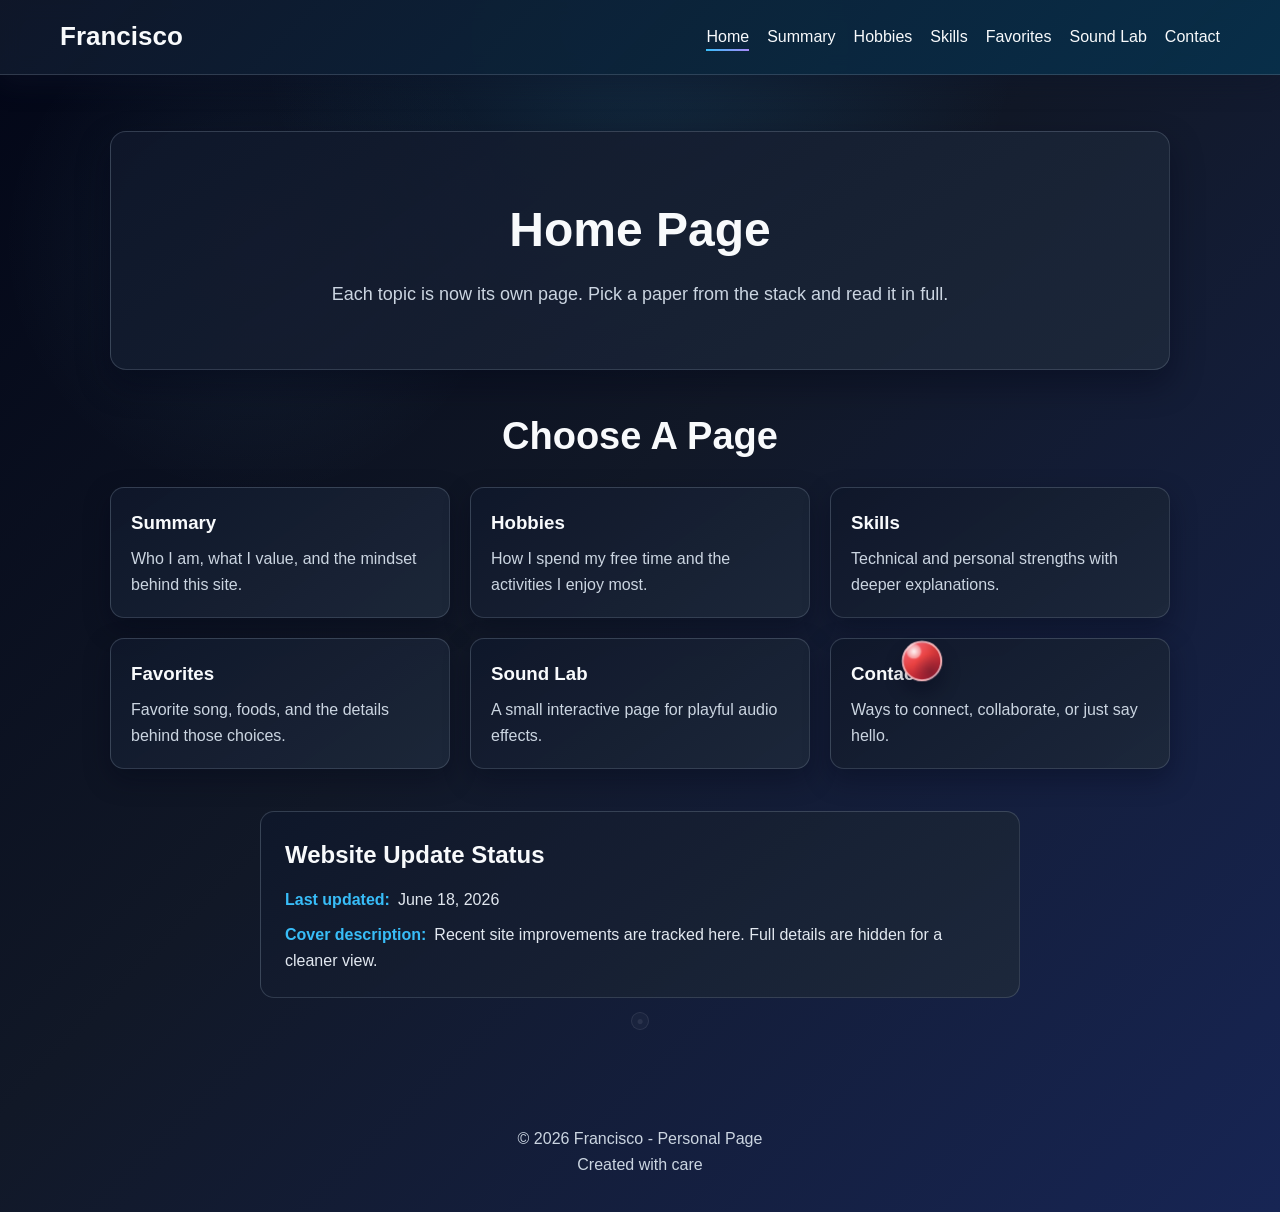
==== commit be61706e: "shshhshshshshshsecreteretrtetretrt" ====
--- a/index.html
+++ b/index.html
@@ -62,7 +62,7 @@
             <div class="update-card">
                 <h3>Website Update Status</h3>
                 <p class="update-row"><span class="update-label">Last updated:</span><time id="lastUpdatedDate" datetime=""></time></p>
-                <p class="update-row" style="margin-bottom: 0;"><span class="update-label">Update details:</span><span id="lastUpdatedDescription"></span></p>
+                <p class="update-row" style="margin-bottom: 0;"><span class="update-label">Cover description:</span><span id="lastUpdatedDescription"></span></p>
             </div>
             <a class="secret-door" href="secret.html" aria-label="Open secret carnival game" title="You found something hidden">●</a>
         </section>
@@ -79,6 +79,7 @@
                 date: '2026-06-18',
                 description: 'Added the secret carnival page with hit-the-target rounds, timer, scoreboard, and high-score celebration.'
             };
+            const coverDescription = 'Recent site improvements are tracked here. Full details are hidden for a cleaner view.';
 
             const lastUpdatedDate = document.getElementById('lastUpdatedDate');
             const lastUpdatedDescription = document.getElementById('lastUpdatedDescription');
@@ -106,7 +107,7 @@
                     day: 'numeric'
                 });
                 const isoDate = dateSource.toISOString().slice(0, 10);
-                const safeDescription = latestUpdate.description || 'General website maintenance and content improvements.';
+                const safeDescription = coverDescription || 'Recent updates are available.';
 
                 lastUpdatedDate.setAttribute('datetime', isoDate);
                 lastUpdatedDate.textContent = formattedDate;
